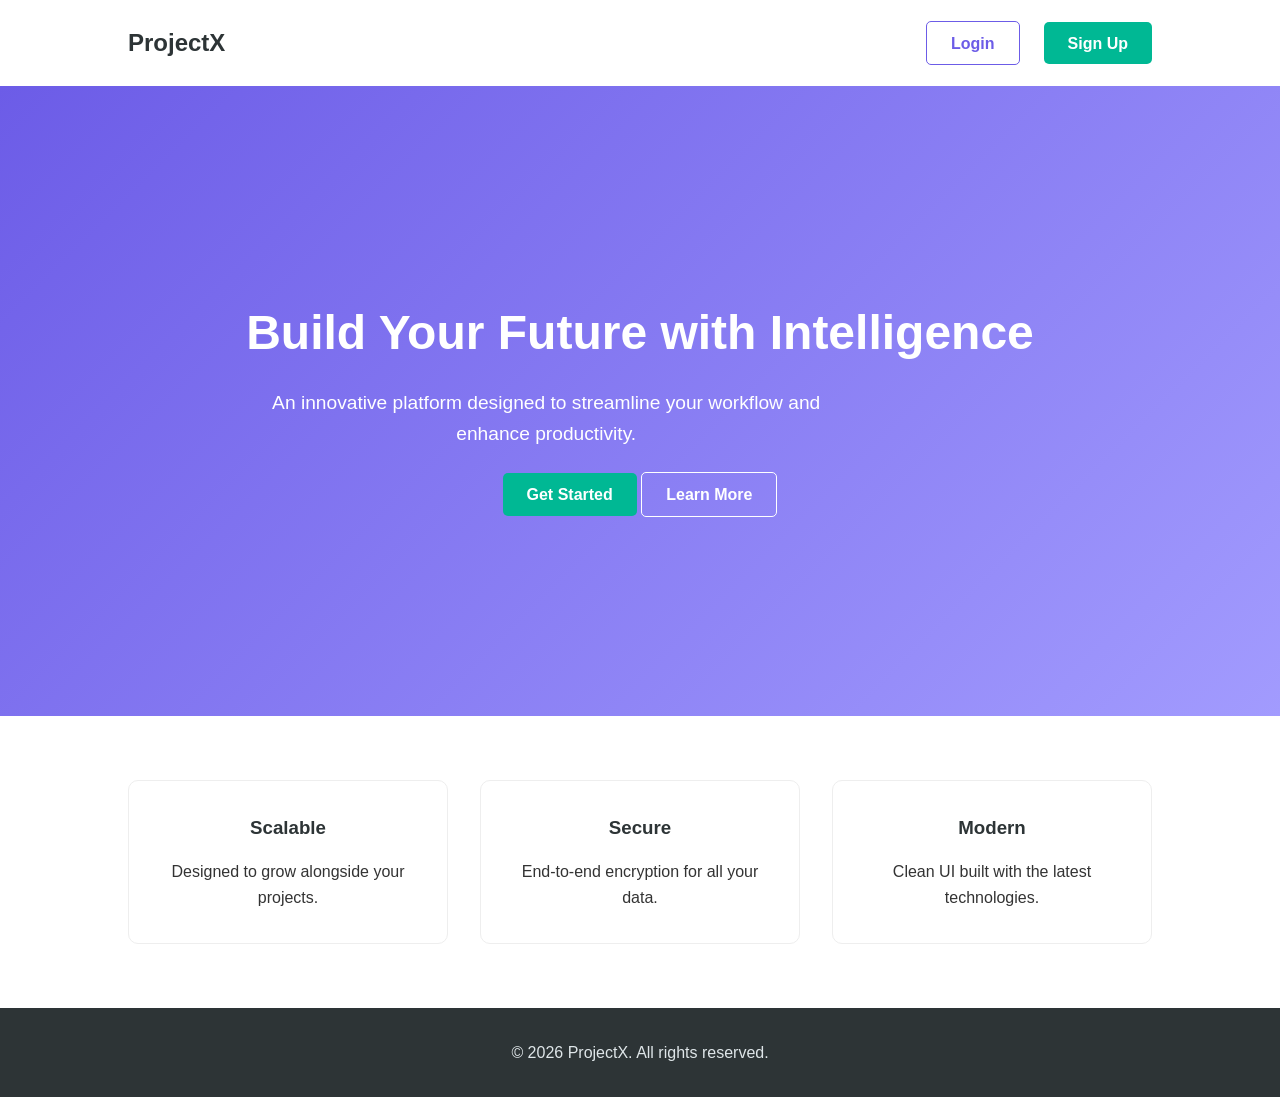
==== index.html @ 7a35eeec "Added landing page" ====
<!DOCTYPE html>
<html lang="en">
<head>
    <meta charset="UTF-8">
    <meta name="viewport" content="width=device-width, initial-scale=1.0">
    <title>Landing Page | Welcome</title>
    <link rel="stylesheet" href="style.css">
</head>
<body>

    <header>
        <nav class="navbar">
            <div class="logo">ProjectX</div>
            <ul class="nav-links">
                <li><a href="login.html" class="btn-secondary">Login</a></li>
                <li><a href="signup.html" class="btn-primary">Sign Up</a></li>
            </ul>
        </nav>
    </header>

    <main>
        <section class="hero">
            <div class="hero-content">
                <h1>Build Your Future with Intelligence</h1>
                <p>An innovative platform designed to streamline your workflow and enhance productivity.</p>
                <div class="hero-btns">
                    <a href="signup.html" class="btn-primary">Get Started</a>
                    <a href="#features" class="btn-secondary">Learn More</a>
                </div>
            </div>
        </section>

        <section id="features" class="features">
            <div class="feature-card">
                <h3>Scalable</h3>
                <p>Designed to grow alongside your projects.</p>
            </div>
            <div class="feature-card">
                <h3>Secure</h3>
                <p>End-to-end encryption for all your data.</p>
            </div>
            <div class="feature-card">
                <h3>Modern</h3>
                <p>Clean UI built with the latest technologies.</p>
            </div>
        </section>
    </main>

    <footer>
        <p>&copy; 2026 ProjectX. All rights reserved.</p>
    </footer>

</body>
</html>
---- style.css ----
/* General Styles */
* {
    margin: 0;
    padding: 0;
    box-sizing: border-box;
    font-family: 'Segoe UI', Tahoma, Geneva, Verdana, sans-serif;
}

body {
    background-color: #f9f9f9;
    color: #333;
    line-height: 1.6;
}

/* Navigation */
.navbar {
    display: flex;
    justify-content: space-between;
    align-items: center;
    padding: 1.5rem 10%;
    background: #fff;
    box-shadow: 0 2px 5px rgba(0,0,0,0.05);
}

.logo {
    font-size: 1.5rem;
    font-weight: bold;
    color: #2d3436;
}

.nav-links {
    list-style: none;
    display: flex;
    gap: 1.5rem;
    align-items: center;
}

/* Hero Section */
.hero {
    height: 70vh;
    display: flex;
    align-items: center;
    justify-content: center;
    text-align: center;
    background: linear-gradient(135deg, #6c5ce7, #a29bfe);
    color: white;
    padding: 0 10%;
}

.hero-content h1 {
    font-size: 3rem;
    margin-bottom: 1rem;
}

.hero-content p {
    font-size: 1.2rem;
    margin-bottom: 2rem;
    max-width: 600px;
}

/* Buttons */
.btn-primary, .btn-secondary {
    padding: 0.8rem 1.5rem;
    border-radius: 5px;
    text-decoration: none;
    font-weight: bold;
    transition: 0.3s;
}

.btn-primary {
    background-color: #00b894;
    color: white;
}

.btn-primary:hover {
    background-color: #00a087;
}

.btn-secondary {
    border: 1px solid white;
    color: white;
}

.navbar .btn-secondary {
    color: #6c5ce7;
    border-color: #6c5ce7;
}

.btn-secondary:hover {
    background-color: rgba(255, 255, 255, 0.1);
}

/* Features Section */
.features {
    display: flex;
    justify-content: space-around;
    padding: 4rem 10%;
    gap: 2rem;
    background: white;
}

.feature-card {
    flex: 1;
    padding: 2rem;
    border: 1px solid #eee;
    border-radius: 10px;
    text-align: center;
}

.feature-card h3 {
    margin-bottom: 1rem;
    color: #2d3436;
}

/* Footer */
footer {
    text-align: center;
    padding: 2rem;
    background: #2d3436;
    color: #dfe6e9;
}
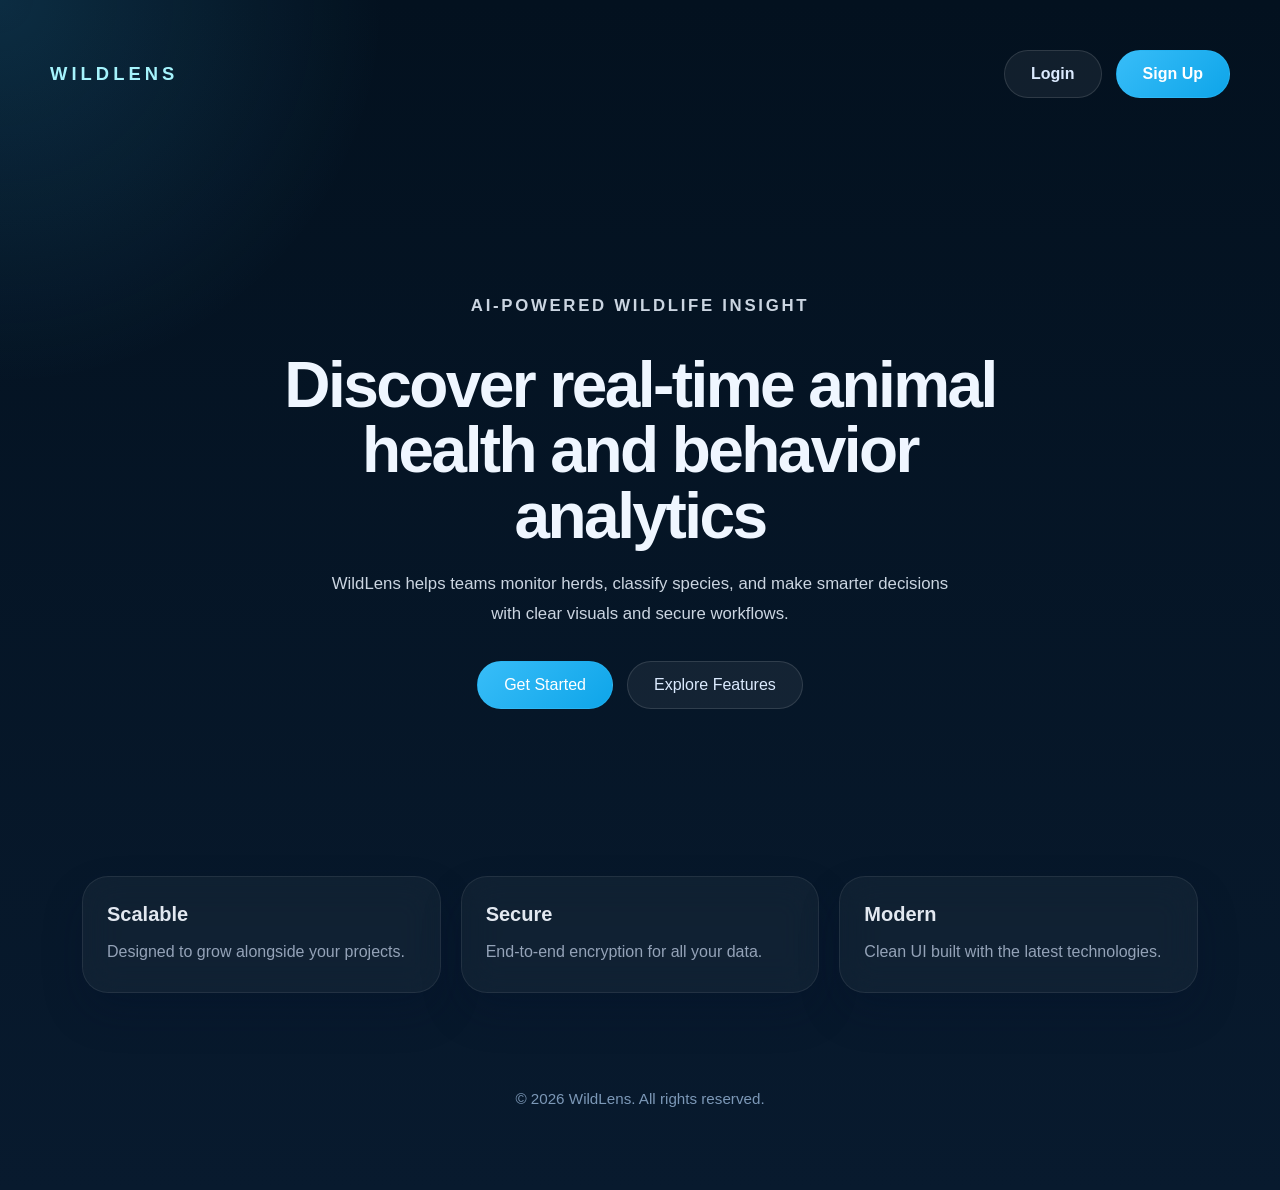
==== commit a860f845: "Added the code for the deployed frontend on netlify" ====
--- a/index.html
+++ b/index.html
@@ -3,14 +3,14 @@
 <head>
     <meta charset="UTF-8">
     <meta name="viewport" content="width=device-width, initial-scale=1.0">
-    <title>Landing Page | Welcome</title>
+    <title>WildLens | Welcome</title>
     <link rel="stylesheet" href="style.css">
 </head>
-<body>
+<body class="index-landing">
 
     <header>
         <nav class="navbar">
-            <div class="logo">ProjectX</div>
+            <div class="logo">WildLens</div>
             <ul class="nav-links">
                 <li><a href="login.html" class="btn-secondary">Login</a></li>
                 <li><a href="signup.html" class="btn-primary">Sign Up</a></li>
@@ -21,11 +21,12 @@
     <main>
         <section class="hero">
             <div class="hero-content">
-                <h1>Build Your Future with Intelligence</h1>
-                <p>An innovative platform designed to streamline your workflow and enhance productivity.</p>
+                <p class="eyebrow">AI-powered wildlife insight</p>
+                <h1>Discover real-time animal health and behavior analytics</h1>
+                <p>WildLens helps teams monitor herds, classify species, and make smarter decisions with clear visuals and secure workflows.</p>
                 <div class="hero-btns">
                     <a href="signup.html" class="btn-primary">Get Started</a>
-                    <a href="#features" class="btn-secondary">Learn More</a>
+                    <a href="#features" class="btn-secondary">Explore Features</a>
                 </div>
             </div>
         </section>
@@ -47,7 +48,7 @@
     </main>
 
     <footer>
-        <p>&copy; 2026 ProjectX. All rights reserved.</p>
+        <p>&copy; 2026 WildLens. All rights reserved.</p>
     </footer>
 
 </body>
--- a/style.css
+++ b/style.css
@@ -1,121 +1,391 @@
-/* General Styles */
+/* Shared login/signup styling for WildLens */
+:root {
+    --bg-color: #07101f;
+    --surface: rgba(8, 17, 38, 0.88);
+    --surface-strong: rgba(12, 23, 47, 0.98);
+    --primary: #38bdf8;
+    --primary-dark: #0ea5e9;
+    --accent: #7dd3fc;
+    --text: #e2e8f0;
+    --muted: #94a3b8;
+    --border: rgba(109, 231, 255, 0.16);
+    --shadow: 0 32px 70px rgba(0, 0, 0, 0.25);
+}
+
 * {
+    box-sizing: border-box;
+}
+
+html, body {
     margin: 0;
-    padding: 0;
-    box-sizing: border-box;
-    font-family: 'Segoe UI', Tahoma, Geneva, Verdana, sans-serif;
+    min-height: 100%;
+    font-family: 'Segoe UI', Roboto, 'Noto Sans', sans-serif;
+    background: radial-gradient(circle at top left, rgba(56, 189, 248, 0.14), transparent 22%),
+                linear-gradient(180deg, #07101f 0%, #081a2e 100%);
+    color: var(--text);
 }
 
 body {
-    background-color: #f9f9f9;
-    color: #333;
-    line-height: 1.6;
-}
-
-/* Navigation */
+    display: flex;
+    align-items: center;
+    justify-content: center;
+    padding: 28px 16px;
+}
+
+.background-overlay {
+    position: fixed;
+    inset: 0;
+    pointer-events: none;
+    background-image: radial-gradient(circle at 20% 20%, rgba(56, 189, 248, 0.14), transparent 18%),
+                      radial-gradient(circle at 85% 18%, rgba(125, 211, 252, 0.09), transparent 22%),
+                      radial-gradient(circle at 50% 90%, rgba(14, 165, 233, 0.10), transparent 16%);
+}
+
+.main-container {
+    position: relative;
+    width: min(520px, 100%);
+    padding: 34px;
+    background: rgba(5, 15, 31, 0.88);
+    border: 1px solid rgba(255, 255, 255, 0.08);
+    border-radius: 28px;
+    box-shadow: var(--shadow);
+    overflow: hidden;
+}
+
+.main-container::before {
+    content: '';
+    position: absolute;
+    inset: 0;
+    background-image: radial-gradient(circle, rgba(56, 189, 248, 0.10) 0%, transparent 40%);
+    pointer-events: none;
+}
+
+.brand-header {
+    position: relative;
+    z-index: 1;
+    text-align: center;
+    margin-bottom: 26px;
+}
+
+.brand-title {
+    margin: 0;
+    font-size: clamp(2rem, 4vw, 2.6rem);
+    letter-spacing: 0.08em;
+    color: var(--accent);
+}
+
+.brand-subtitle {
+    margin: 10px auto 0;
+    max-width: 22rem;
+    color: var(--muted);
+    font-size: 1rem;
+    line-height: 1.7;
+}
+
+.auth-card {
+    position: relative;
+    z-index: 1;
+    background: rgba(9, 22, 46, 0.95);
+    border-radius: 24px;
+    padding: 34px 32px;
+    border: 1px solid rgba(56, 189, 248, 0.14);
+    box-shadow: inset 0 0 0 1px rgba(255, 255, 255, 0.04);
+}
+
+.auth-card h2 {
+    margin: 0 0 22px;
+    font-size: 1.65rem;
+    color: #e2e8f0;
+}
+
+.input-group {
+    display: grid;
+    gap: 8px;
+    margin-bottom: 18px;
+}
+
+.input-group label {
+    font-size: 0.95rem;
+    color: var(--muted);
+}
+
+.input-group input {
+    width: 100%;
+    padding: 14px 16px;
+    border: 1px solid rgba(255, 255, 255, 0.12);
+    border-radius: 14px;
+    font-size: 1rem;
+    background: rgba(255, 255, 255, 0.06);
+    color: var(--text);
+    transition: border-color 0.18s ease, transform 0.18s ease, background 0.18s ease;
+}
+
+.input-group input:focus {
+    outline: none;
+    border-color: var(--primary);
+    transform: translateY(-1px);
+    background: rgba(255, 255, 255, 0.12);
+    box-shadow: 0 0 0 4px rgba(56, 189, 248, 0.12);
+}
+
+.primary-btn {
+    width: 100%;
+    display: inline-flex;
+    align-items: center;
+    justify-content: center;
+    padding: 14px 18px;
+    margin-top: 4px;
+    border: none;
+    border-radius: 14px;
+    font-size: 1rem;
+    font-weight: 700;
+    letter-spacing: 0.02em;
+    color: white;
+    background: linear-gradient(135deg, var(--primary), var(--primary-dark));
+    cursor: pointer;
+    transition: transform 0.18s ease, box-shadow 0.18s ease, filter 0.18s ease;
+}
+
+.primary-btn:hover,
+.primary-btn:focus-visible {
+    transform: translateY(-1px);
+    box-shadow: 0 18px 36px rgba(56, 189, 248, 0.28);
+}
+
+.switch-form {
+    margin: 22px 0 0;
+    font-size: 0.95rem;
+    color: var(--muted);
+    text-align: center;
+}
+
+.switch-form a {
+    color: var(--accent);
+    text-decoration: none;
+    font-weight: 600;
+}
+
+.switch-form a:hover {
+    text-decoration: underline;
+}
+
+.status-message {
+    margin-top: 14px;
+    min-height: 1.5em;
+    font-size: 0.95rem;
+    color: #94a3b8;
+}
+
+@media (max-width: 480px) {
+    body {
+        padding: 20px 12px;
+    }
+
+    .main-container {
+        padding: 28px 20px;
+        border-radius: 24px;
+    }
+
+    .auth-card {
+        padding: 26px 20px;
+    }
+
+    .brand-title {
+        font-size: 2.2rem;
+    }
+}
+
+/* Landing page styles */
+body.index-landing {
+    background: radial-gradient(circle at top left, rgba(56, 189, 248, 0.16), transparent 22%),
+                linear-gradient(180deg, #03111f 0%, #081a2e 100%);
+    display: block;
+    min-height: 100vh;
+}
+
+header {
+    padding: 22px 32px;
+}
+
 .navbar {
     display: flex;
+    align-items: center;
     justify-content: space-between;
-    align-items: center;
-    padding: 1.5rem 10%;
-    background: #fff;
-    box-shadow: 0 2px 5px rgba(0,0,0,0.05);
+    gap: 16px;
+    max-width: 1180px;
+    margin: 0 auto;
 }
 
 .logo {
-    font-size: 1.5rem;
-    font-weight: bold;
-    color: #2d3436;
+    color: #a5f3fc;
+    font-size: 1.15rem;
+    font-weight: 800;
+    letter-spacing: 0.22em;
+    text-transform: uppercase;
 }
 
 .nav-links {
     list-style: none;
     display: flex;
-    gap: 1.5rem;
-    align-items: center;
-}
-
-/* Hero Section */
+    align-items: center;
+    gap: 14px;
+    margin: 0;
+    padding: 0;
+}
+
+.nav-links a {
+    text-decoration: none;
+    font-weight: 600;
+}
+
+.btn-primary,
+.btn-secondary {
+    display: inline-flex;
+    align-items: center;
+    justify-content: center;
+    padding: 14px 26px;
+    border-radius: 999px;
+    text-decoration: none;
+    transition: transform 0.2s ease, box-shadow 0.2s ease, opacity 0.2s ease;
+}
+
+.btn-primary {
+    background: linear-gradient(135deg, #38bdf8, #0ea5e9);
+    color: #ffffff;
+    border: 1px solid rgba(56, 189, 248, 0.28);
+}
+
+.btn-secondary {
+    background: rgba(255, 255, 255, 0.06);
+    color: #dbeafe;
+    border: 1px solid rgba(255, 255, 255, 0.12);
+}
+
+.btn-primary:hover,
+.btn-secondary:hover {
+    transform: translateY(-2px);
+    box-shadow: 0 16px 28px rgba(56, 189, 248, 0.18);
+    opacity: 0.96;
+}
+
+main {
+    max-width: 1180px;
+    margin: 0 auto;
+    padding: 40px 32px 56px;
+}
+
 .hero {
-    height: 70vh;
-    display: flex;
-    align-items: center;
+    display: grid;
+    place-items: center;
+    min-height: calc(100vh - 220px);
+    padding: 48px 0;
+}
+
+.hero-content {
+    text-align: center;
+    max-width: 760px;
+    margin: 0 auto;
+}
+
+.eyebrow {
+    display: inline-block;
+    margin-bottom: 18px;
+    font-size: 0.92rem;
+    font-weight: 700;
+    letter-spacing: 0.16em;
+    color: #7dd3fc;
+    text-transform: uppercase;
+}
+
+.hero-content h1 {
+    margin: 0 0 20px;
+    font-size: clamp(2.8rem, 5vw, 4.4rem);
+    line-height: 1.02;
+    letter-spacing: -0.04em;
+    color: #eff6ff;
+}
+
+.hero-content p {
+    margin: 0 auto 32px;
+    max-width: 620px;
+    color: #cbd5e1;
+    font-size: 1.05rem;
+    line-height: 1.8;
+}
+
+.hero-btns {
+    display: inline-flex;
+    flex-wrap: wrap;
+    gap: 14px;
     justify-content: center;
+}
+
+.features {
+    display: grid;
+    grid-template-columns: repeat(3, minmax(220px, 1fr));
+    gap: 20px;
+    margin-top: 36px;
+}
+
+.feature-card {
+    padding: 26px 24px;
+    border-radius: 26px;
+    background: rgba(255, 255, 255, 0.04);
+    border: 1px solid rgba(255, 255, 255, 0.08);
+    box-shadow: 0 20px 40px rgba(4, 17, 44, 0.24);
+    backdrop-filter: blur(18px);
+}
+
+.feature-card h3 {
+    margin: 0 0 12px;
+    font-size: 1.25rem;
+    color: #e2e8f0;
+}
+
+.feature-card p {
+    margin: 0;
+    color: #94a3b8;
+    line-height: 1.75;
+}
+
+footer {
+    padding: 26px 32px 40px;
     text-align: center;
-    background: linear-gradient(135deg, #6c5ce7, #a29bfe);
-    color: white;
-    padding: 0 10%;
-}
-
-.hero-content h1 {
-    font-size: 3rem;
-    margin-bottom: 1rem;
-}
-
-.hero-content p {
-    font-size: 1.2rem;
-    margin-bottom: 2rem;
-    max-width: 600px;
-}
-
-/* Buttons */
-.btn-primary, .btn-secondary {
-    padding: 0.8rem 1.5rem;
-    border-radius: 5px;
-    text-decoration: none;
-    font-weight: bold;
-    transition: 0.3s;
-}
-
-.btn-primary {
-    background-color: #00b894;
-    color: white;
-}
-
-.btn-primary:hover {
-    background-color: #00a087;
-}
-
-.btn-secondary {
-    border: 1px solid white;
-    color: white;
-}
-
-.navbar .btn-secondary {
-    color: #6c5ce7;
-    border-color: #6c5ce7;
-}
-
-.btn-secondary:hover {
-    background-color: rgba(255, 255, 255, 0.1);
-}
-
-/* Features Section */
-.features {
-    display: flex;
-    justify-content: space-around;
-    padding: 4rem 10%;
-    gap: 2rem;
-    background: white;
-}
-
-.feature-card {
-    flex: 1;
-    padding: 2rem;
-    border: 1px solid #eee;
-    border-radius: 10px;
-    text-align: center;
-}
-
-.feature-card h3 {
-    margin-bottom: 1rem;
-    color: #2d3436;
-}
-
-/* Footer */
-footer {
-    text-align: center;
-    padding: 2rem;
-    background: #2d3436;
-    color: #dfe6e9;
-}+    color: #7c98b7;
+    font-size: 0.95rem;
+}
+
+@media (max-width: 900px) {
+    .features {
+        grid-template-columns: 1fr 1fr;
+    }
+}
+
+@media (max-width: 680px) {
+    header {
+        padding: 18px 20px;
+    }
+
+    .navbar {
+        flex-direction: column;
+        align-items: stretch;
+    }
+
+    .nav-links {
+        justify-content: center;
+        flex-wrap: wrap;
+    }
+
+    .hero {
+        min-height: auto;
+        padding: 32px 0 40px;
+    }
+
+    .hero-content h1 {
+        font-size: clamp(2.4rem, 7vw, 3.4rem);
+    }
+
+    .features {
+        grid-template-columns: 1fr;
+    }
+}
